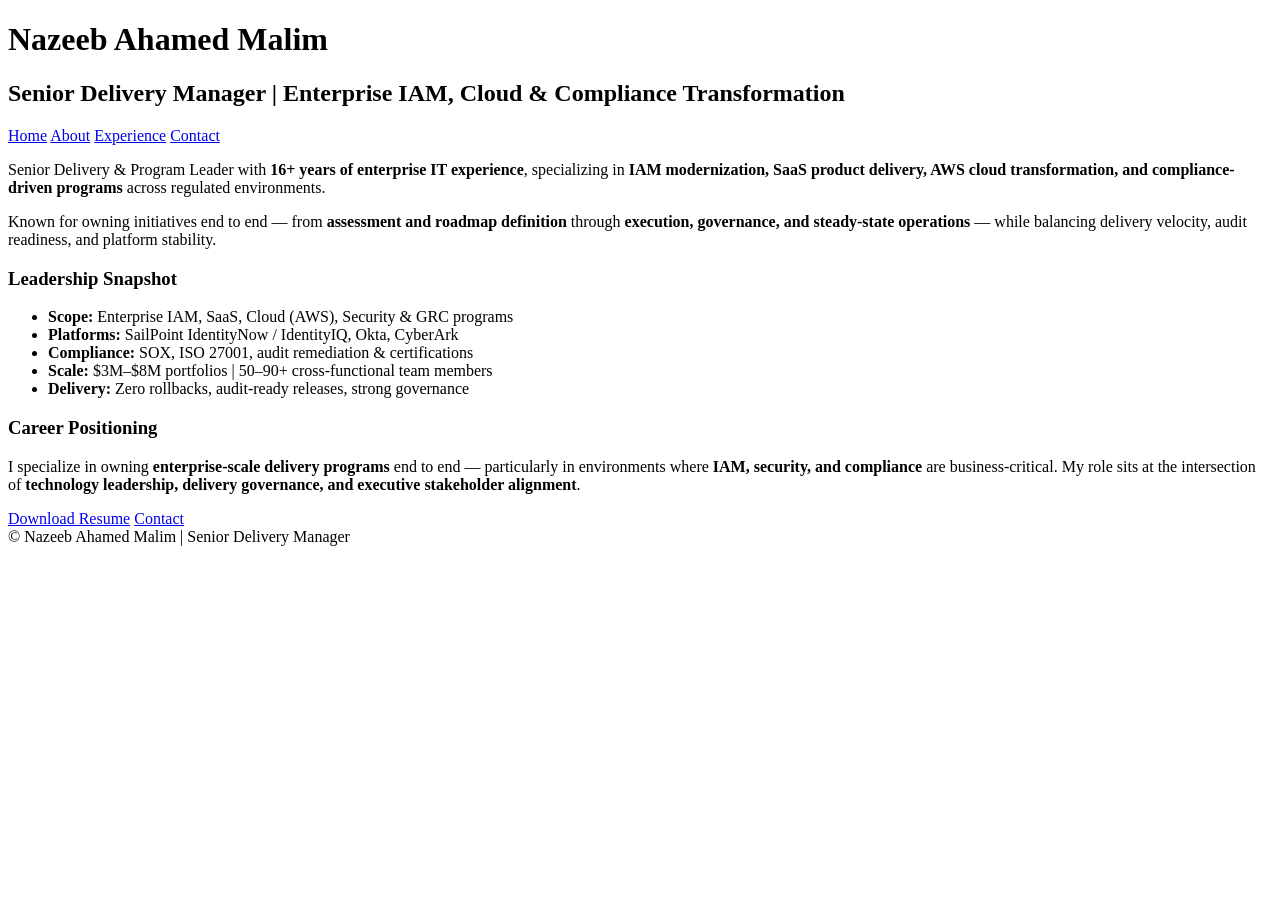
==== index.html @ 830dc992 "Update index.html" ====
<!DOCTYPE html>
<html lang="en">
<head>
  <meta charset="UTF-8">
  <meta name="viewport" content="width=device-width, initial-scale=1.0">
  <title>Nazeeb Ahamed Malim | Senior Delivery Manager – IAM, Cloud & Compliance</title>
  <meta name="description" content="Senior Delivery Manager with 16+ years leading enterprise IAM, SaaS, AWS cloud and compliance programs in regulated environments.">
  <link rel="stylesheet" href="css/style.css">
</head>

<body>

<header>
  <h1>Nazeeb Ahamed Malim</h1>
  <h2>Senior Delivery Manager | Enterprise IAM, Cloud & Compliance Transformation</h2>
  <nav>
    <a href="index.html">Home</a>
    <a href="about.html">About</a>
    <a href="experience.html">Experience</a>
    <a href="contact.html">Contact</a>
  </nav>
</header>

<div class="container">

  <!-- Executive Summary -->
  <div class="card">
    <p>
      Senior Delivery & Program Leader with <strong>16+ years of enterprise IT experience</strong>,
      specializing in <strong>IAM modernization, SaaS product delivery, AWS cloud transformation,
      and compliance-driven programs</strong> across regulated environments.
    </p>

    <p>
      Known for owning initiatives end to end — from <strong>assessment and roadmap definition</strong>
      through <strong>execution, governance, and steady-state operations</strong> — while balancing
      delivery velocity, audit readiness, and platform stability.
    </p>
  </div>

  <!-- Key Leadership Highlights -->
  <div class="card">
    <h3 class="section-title">Leadership Snapshot</h3>
    <ul>
      <li><strong>Scope:</strong> Enterprise IAM, SaaS, Cloud (AWS), Security & GRC programs</li>
      <li><strong>Platforms:</strong> SailPoint IdentityNow / IdentityIQ, Okta, CyberArk</li>
      <li><strong>Compliance:</strong> SOX, ISO 27001, audit remediation & certifications</li>
      <li><strong>Scale:</strong> $3M–$8M portfolios | 50–90+ cross-functional team members</li>
      <li><strong>Delivery:</strong> Zero rollbacks, audit-ready releases, strong governance</li>
    </ul>
  </div>

  <!-- Career Positioning -->
  <div class="card">
    <h3 class="section-title">Career Positioning</h3>
    <p>
      I specialize in owning <strong>enterprise-scale delivery programs</strong> end to end —
      particularly in environments where <strong>IAM, security, and compliance</strong> are business-critical.
      My role sits at the intersection of <strong>technology leadership, delivery governance,
      and executive stakeholder alignment</strong>.
    </p>
  </div>

  <!-- Call to Action -->
  <div class="card">
    <a class="button" href="assets/NazeebMalim_Resume.pdf" target="_blank">Download Resume</a>
    <a class="button" href="contact.html">Contact</a>
  </div>

</div>

<footer>
  © Nazeeb Ahamed Malim | Senior Delivery Manager
</footer>

</body>
</html>
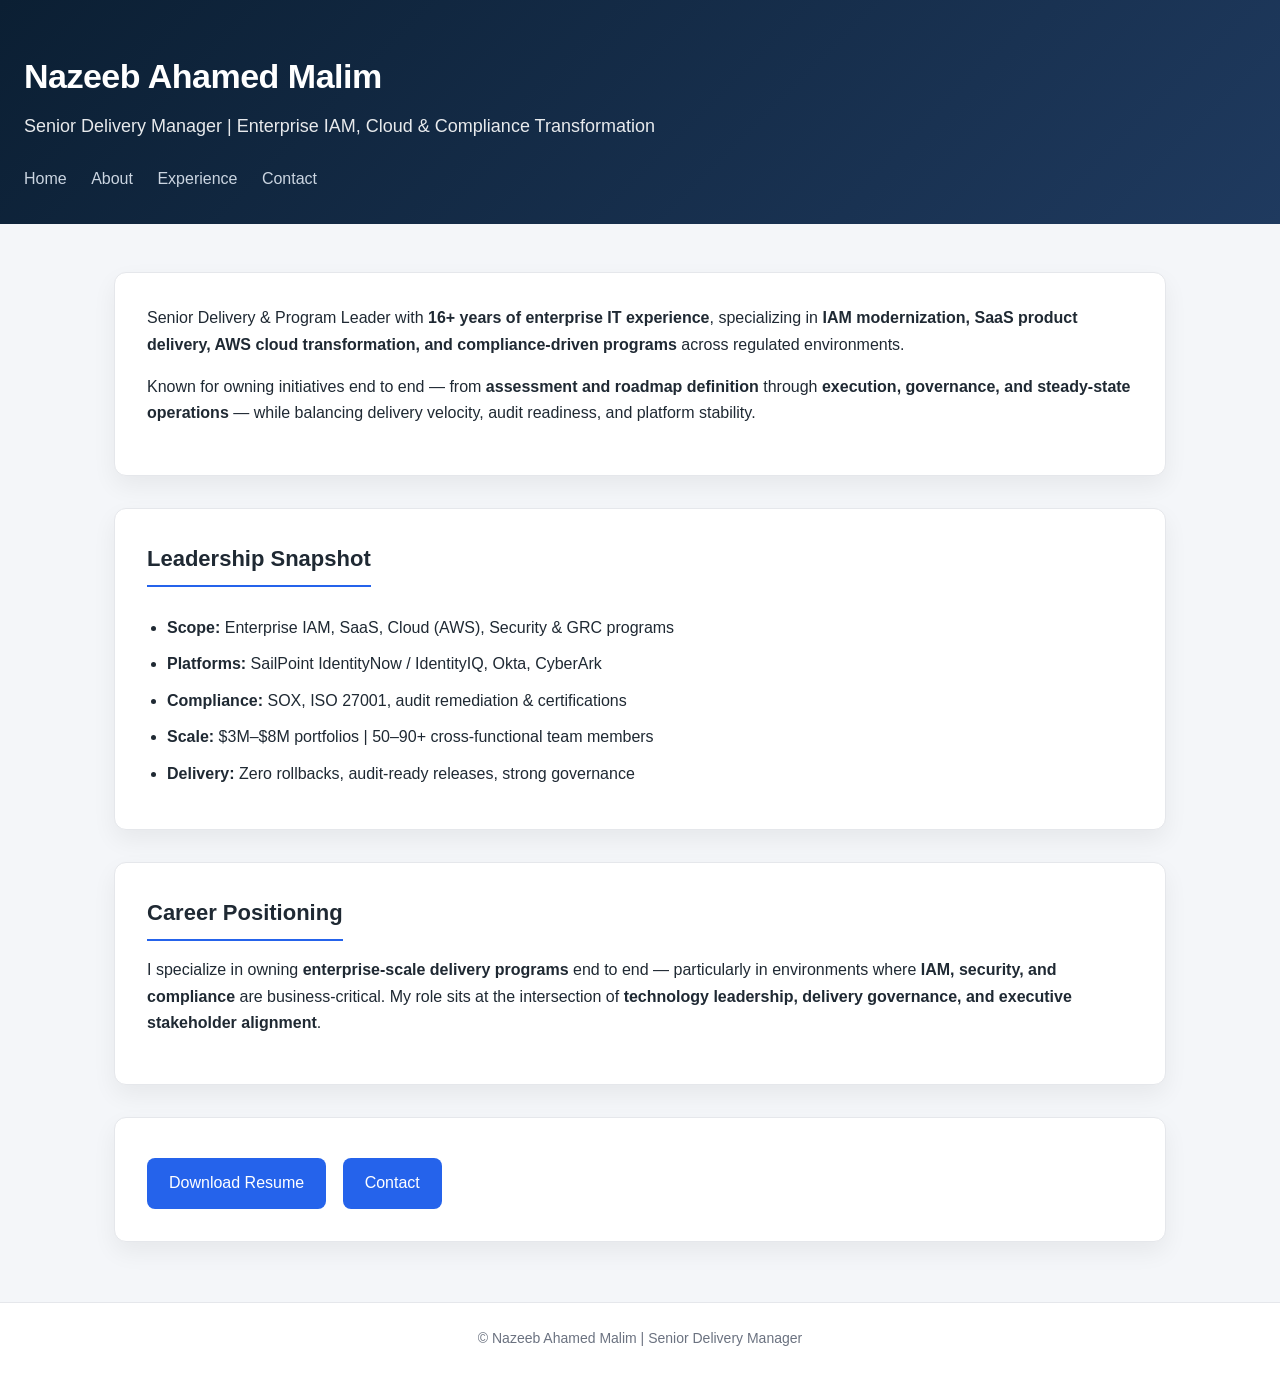
==== commit 7c5d7ecd: "Update index.html" ====
--- a/index.html
+++ b/index.html
@@ -6,6 +6,7 @@
   <title>Nazeeb Ahamed Malim | Senior Delivery Manager – IAM, Cloud & Compliance</title>
   <meta name="description" content="Senior Delivery Manager with 16+ years leading enterprise IAM, SaaS, AWS cloud and compliance programs in regulated environments.">
   <link rel="stylesheet" href="css/style.css">
+  <link href="https://fonts.googleapis.com/css2?family=Inter:wght@400;500;600;700&display=swap" rel="stylesheet">
 </head>
 
 <body>
@@ -13,13 +14,15 @@
 <header>
   <h1>Nazeeb Ahamed Malim</h1>
   <h2>Senior Delivery Manager | Enterprise IAM, Cloud & Compliance Transformation</h2>
-  <nav>
+
+  <nav class="nav-bar">
     <a href="index.html">Home</a>
     <a href="about.html">About</a>
     <a href="experience.html">Experience</a>
     <a href="contact.html">Contact</a>
   </nav>
 </header>
+
 
 <div class="container">
 
--- a/css/style.css
+++ b/css/style.css
@@ -0,0 +1,156 @@
+/* ===== Base Reset ===== */
+* {
+  margin: 0;
+  padding: 0;
+  box-sizing: border-box;
+}
+
+/* ===== Root Theme ===== */
+:root {
+  --primary: #0b1f33;
+  --secondary: #1f3a5f;
+  --accent: #2563eb;
+  --text-main: #1f2933;
+  --text-muted: #6b7280;
+  --bg-main: #f4f6f9;
+  --bg-card: #ffffff;
+  --border-light: #e5e7eb;
+}
+
+/* ===== Body ===== */
+body {
+  font-family: 'Inter', Arial, Helvetica, sans-serif;
+  background: var(--bg-main);
+  color: var(--text-main);
+  line-height: 1.65;
+  font-size: 16px;
+}
+
+/* ===== Header ===== */
+header {
+  background: linear-gradient(135deg, var(--primary), var(--secondary));
+  color: #ffffff;
+  padding: 48px 24px 32px;
+}
+
+header h1 {
+  font-size: 34px;
+  font-weight: 700;
+  letter-spacing: -0.5px;
+}
+
+header h2 {
+  margin-top: 8px;
+  font-size: 18px;
+  font-weight: 400;
+  opacity: 0.9;
+}
+
+/* ===== Navigation ===== */
+nav {
+  margin-top: 24px;
+}
+
+nav a {
+  color: #cbd5e1;
+  text-decoration: none;
+  margin-right: 20px;
+  font-weight: 500;
+}
+
+nav a:hover {
+  color: #ffffff;
+}
+
+/* ===== Layout ===== */
+.container {
+  max-width: 1100px;
+  margin: 48px auto;
+  padding: 0 24px;
+}
+
+/* ===== Cards ===== */
+.card {
+  background: var(--bg-card);
+  padding: 32px;
+  margin-bottom: 32px;
+  border-radius: 12px;
+  border: 1px solid var(--border-light);
+  box-shadow: 0 10px 24px rgba(0, 0, 0, 0.06);
+}
+
+/* ===== Section Titles ===== */
+.section-title {
+  font-size: 22px;
+  font-weight: 600;
+  margin-bottom: 16px;
+  padding-bottom: 8px;
+  border-bottom: 2px solid var(--accent);
+  display: inline-block;
+}
+
+/* ===== Text ===== */
+p {
+  margin-bottom: 16px;
+  color: var(--text-main);
+}
+
+ul {
+  margin-top: 12px;
+  padding-left: 20px;
+}
+
+li {
+  margin-bottom: 10px;
+  color: var(--text-main);
+}
+
+/* ===== Buttons ===== */
+.button {
+  display: inline-block;
+  background: var(--accent);
+  color: #ffffff;
+  padding: 12px 22px;
+  margin-right: 12px;
+  margin-top: 8px;
+  text-decoration: none;
+  font-weight: 500;
+  border-radius: 8px;
+  transition: all 0.2s ease;
+}
+
+.button:hover {
+  background: #1d4ed8;
+  transform: translateY(-1px);
+}
+
+/* ===== Footer ===== */
+footer {
+  text-align: center;
+  padding: 24px;
+  margin-top: 60px;
+  font-size: 14px;
+  color: var(--text-muted);
+  background: #ffffff;
+  border-top: 1px solid var(--border-light);
+}
+
+/* ===== Responsive ===== */
+@media (max-width: 768px) {
+  header h1 {
+    font-size: 28px;
+  }
+
+  header h2 {
+    font-size: 16px;
+  }
+
+  nav a {
+    display: inline-block;
+    margin-bottom: 10px;
+  }
+
+  .card {
+    padding: 24px;
+  }
+}
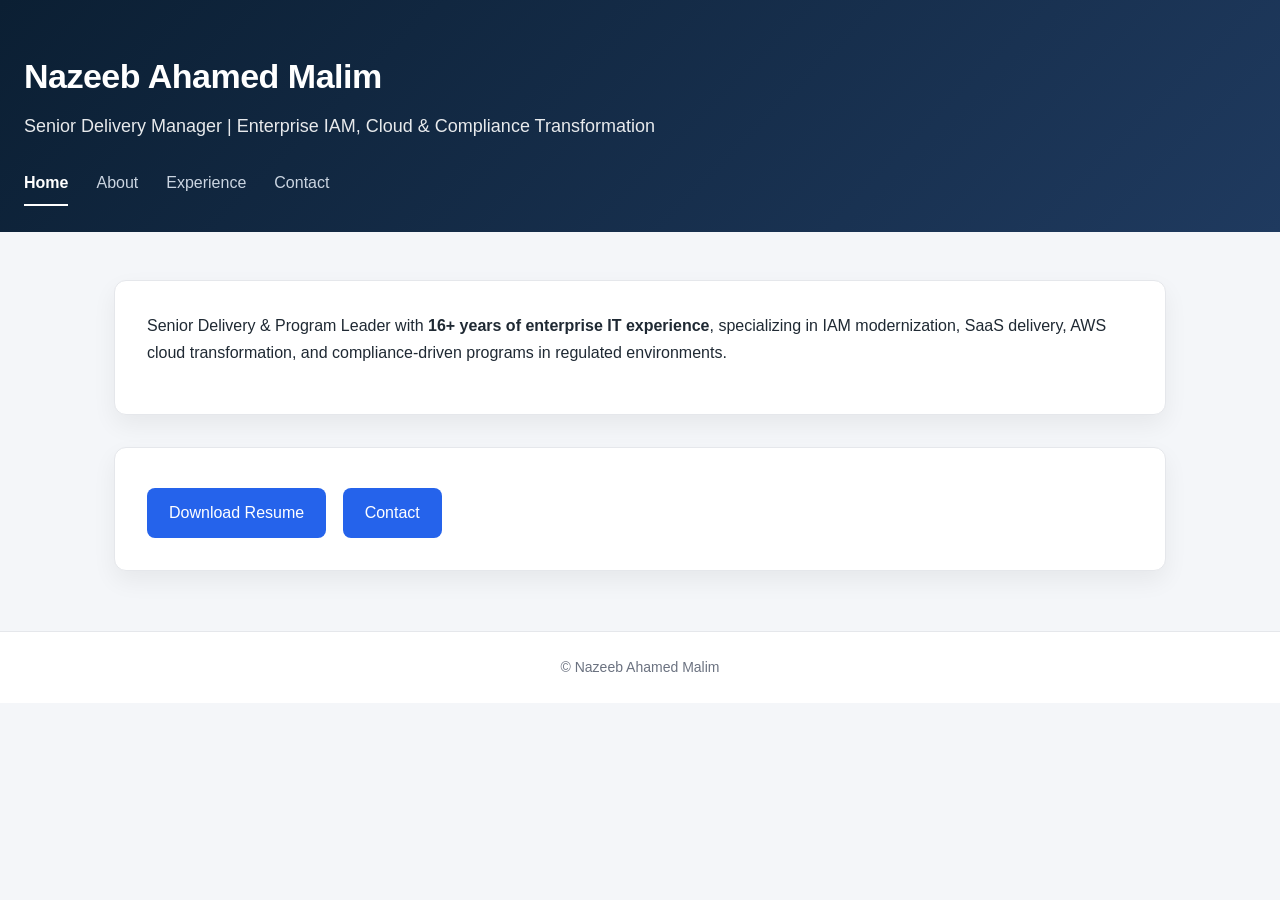
==== commit c4ecf33a: "Update index.html" ====
--- a/index.html
+++ b/index.html
@@ -3,10 +3,9 @@
 <head>
   <meta charset="UTF-8">
   <meta name="viewport" content="width=device-width, initial-scale=1.0">
-  <title>Nazeeb Ahamed Malim | Senior Delivery Manager – IAM, Cloud & Compliance</title>
-  <meta name="description" content="Senior Delivery Manager with 16+ years leading enterprise IAM, SaaS, AWS cloud and compliance programs in regulated environments.">
+  <title>Nazeeb Ahamed Malim | Senior Delivery Manager</title>
+  <link href="https://fonts.googleapis.com/css2?family=Inter:wght@400;500;600;700&display=swap" rel="stylesheet">
   <link rel="stylesheet" href="css/style.css">
-  <link href="https://fonts.googleapis.com/css2?family=Inter:wght@400;500;600;700&display=swap" rel="stylesheet">
 </head>
 
 <body>
@@ -16,55 +15,23 @@
   <h2>Senior Delivery Manager | Enterprise IAM, Cloud & Compliance Transformation</h2>
 
   <nav class="nav-bar">
-    <a href="index.html">Home</a>
+    <a href="index.html" class="active">Home</a>
     <a href="about.html">About</a>
     <a href="experience.html">Experience</a>
     <a href="contact.html">Contact</a>
   </nav>
 </header>
 
-
 <div class="container">
 
-  <!-- Executive Summary -->
   <div class="card">
     <p>
       Senior Delivery & Program Leader with <strong>16+ years of enterprise IT experience</strong>,
-      specializing in <strong>IAM modernization, SaaS product delivery, AWS cloud transformation,
-      and compliance-driven programs</strong> across regulated environments.
-    </p>
-
-    <p>
-      Known for owning initiatives end to end — from <strong>assessment and roadmap definition</strong>
-      through <strong>execution, governance, and steady-state operations</strong> — while balancing
-      delivery velocity, audit readiness, and platform stability.
+      specializing in IAM modernization, SaaS delivery, AWS cloud transformation,
+      and compliance-driven programs in regulated environments.
     </p>
   </div>
 
-  <!-- Key Leadership Highlights -->
-  <div class="card">
-    <h3 class="section-title">Leadership Snapshot</h3>
-    <ul>
-      <li><strong>Scope:</strong> Enterprise IAM, SaaS, Cloud (AWS), Security & GRC programs</li>
-      <li><strong>Platforms:</strong> SailPoint IdentityNow / IdentityIQ, Okta, CyberArk</li>
-      <li><strong>Compliance:</strong> SOX, ISO 27001, audit remediation & certifications</li>
-      <li><strong>Scale:</strong> $3M–$8M portfolios | 50–90+ cross-functional team members</li>
-      <li><strong>Delivery:</strong> Zero rollbacks, audit-ready releases, strong governance</li>
-    </ul>
-  </div>
-
-  <!-- Career Positioning -->
-  <div class="card">
-    <h3 class="section-title">Career Positioning</h3>
-    <p>
-      I specialize in owning <strong>enterprise-scale delivery programs</strong> end to end —
-      particularly in environments where <strong>IAM, security, and compliance</strong> are business-critical.
-      My role sits at the intersection of <strong>technology leadership, delivery governance,
-      and executive stakeholder alignment</strong>.
-    </p>
-  </div>
-
-  <!-- Call to Action -->
   <div class="card">
     <a class="button" href="assets/NazeebMalim_Resume.pdf" target="_blank">Download Resume</a>
     <a class="button" href="contact.html">Contact</a>
@@ -73,7 +40,7 @@
 </div>
 
 <footer>
-  © Nazeeb Ahamed Malim | Senior Delivery Manager
+  © Nazeeb Ahamed Malim
 </footer>
 
 </body>
--- a/css/style.css
+++ b/css/style.css
@@ -31,6 +31,9 @@
   background: linear-gradient(135deg, var(--primary), var(--secondary));
   color: #ffffff;
   padding: 48px 24px 32px;
+  position: sticky;
+  top: 0;
+  z-index: 1000;
 }
 
 header h1 {
@@ -47,19 +50,48 @@
 }
 
 /* ===== Navigation ===== */
-nav {
-  margin-top: 24px;
+.nav-bar {
+  margin-top: 28px;
+  display: flex;
+  gap: 28px;
+  flex-wrap: wrap;
 }
 
-nav a {
+.nav-bar a {
+  position: relative;
   color: #cbd5e1;
   text-decoration: none;
-  margin-right: 20px;
   font-weight: 500;
+  padding-bottom: 4px;
+  transition: color 0.2s ease;
 }
 
-nav a:hover {
+.nav-bar a::after {
+  content: "";
+  position: absolute;
+  left: 0;
+  bottom: -6px;
+  width: 0;
+  height: 2px;
+  background-color: #ffffff;
+  transition: width 0.25s ease;
+}
+
+.nav-bar a:hover {
   color: #ffffff;
+}
+
+.nav-bar a:hover::after {
+  width: 100%;
+}
+
+.nav-bar a.active {
+  color: #ffffff;
+  font-weight: 600;
+}
+
+.nav-bar a.active::after {
+  width: 100%;
 }
 
 /* ===== Layout ===== */
@@ -92,7 +124,6 @@
 /* ===== Text ===== */
 p {
   margin-bottom: 16px;
-  color: var(--text-main);
 }
 
 ul {
@@ -102,7 +133,6 @@
 
 li {
   margin-bottom: 10px;
-  color: var(--text-main);
 }
 
 /* ===== Buttons ===== */
@@ -145,11 +175,6 @@
     font-size: 16px;
   }
 
-  nav a {
-    display: inline-block;
-    margin-bottom: 10px;
-  }
-
   .card {
     padding: 24px;
   }
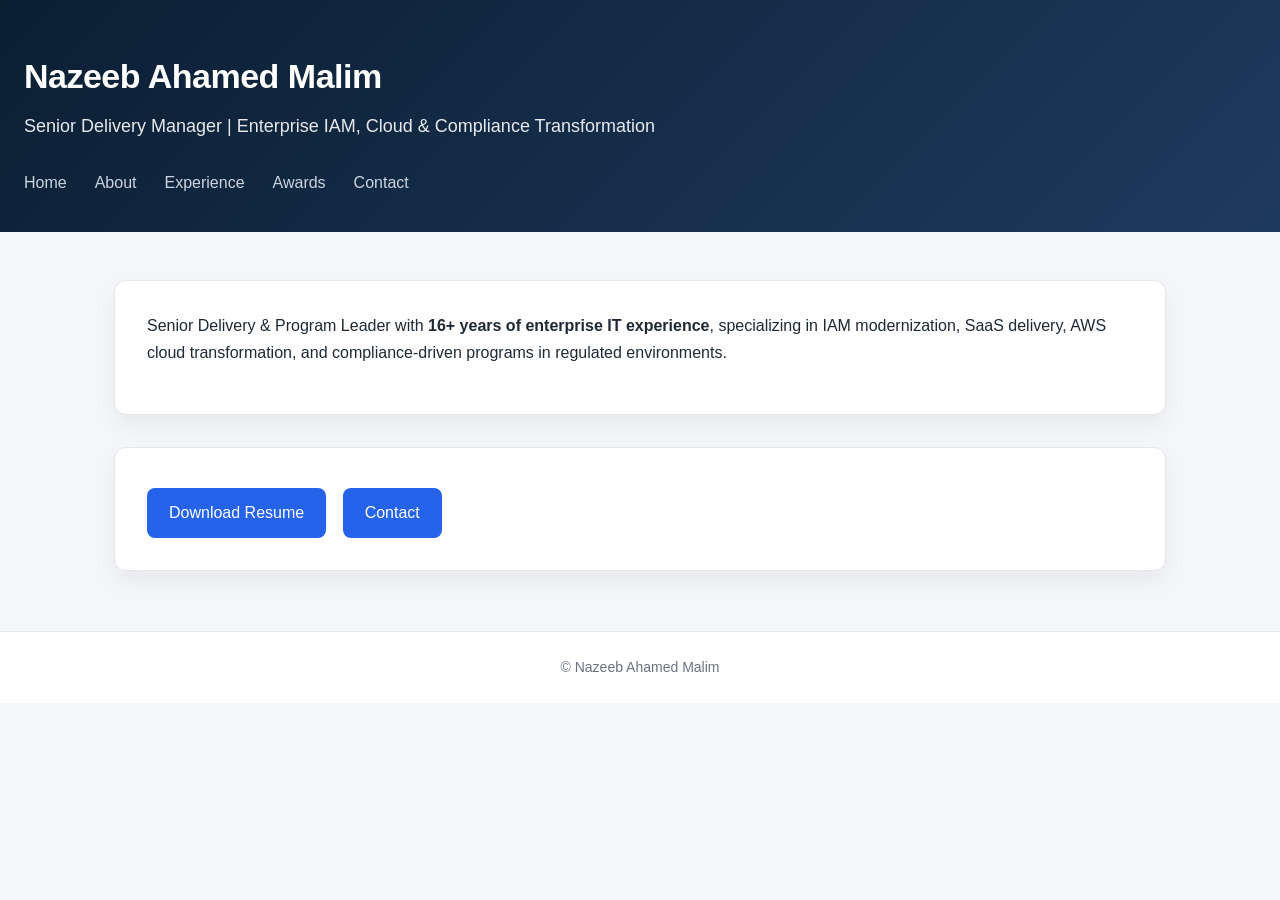
==== commit 505d31fe: "Update index.html" ====
--- a/index.html
+++ b/index.html
@@ -14,12 +14,14 @@
   <h1>Nazeeb Ahamed Malim</h1>
   <h2>Senior Delivery Manager | Enterprise IAM, Cloud & Compliance Transformation</h2>
 
-  <nav class="nav-bar">
-    <a href="index.html" class="active">Home</a>
-    <a href="about.html">About</a>
-    <a href="experience.html">Experience</a>
-    <a href="contact.html">Contact</a>
-  </nav>
+<nav class="nav-bar">
+  <a href="index.html">Home</a>
+  <a href="about.html">About</a>
+  <a href="experience.html">Experience</a>
+  <a href="awards.html">Awards</a>
+  <a href="contact.html">Contact</a>
+</nav>
+
 </header>
 
 <div class="container">
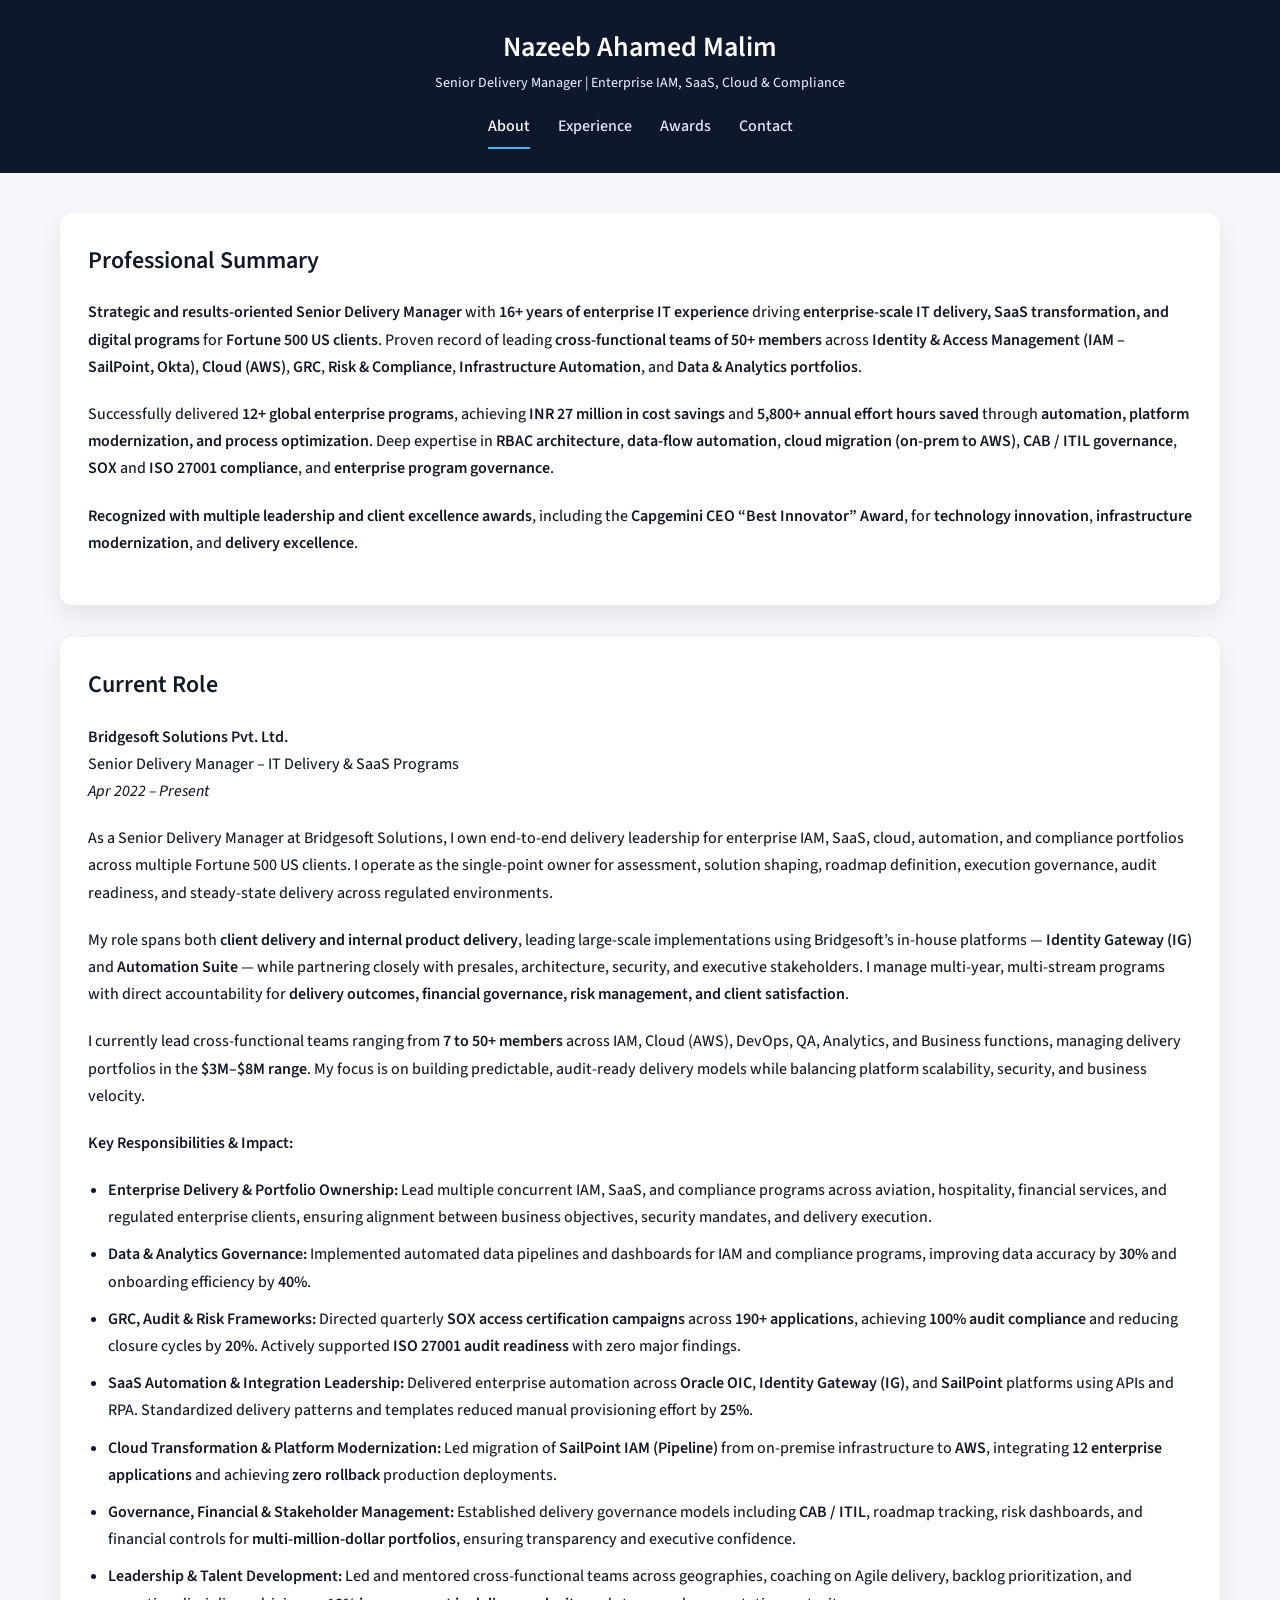
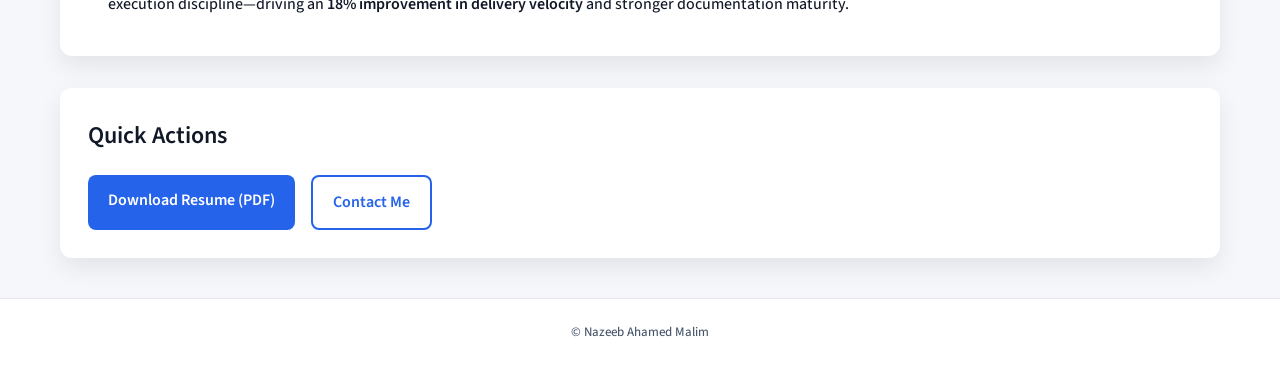
==== commit c14a469f: "Create index.html" ====
--- a/index.html
+++ b/index.html
@@ -2,48 +2,12 @@
 <html lang="en">
 <head>
   <meta charset="UTF-8">
-  <meta name="viewport" content="width=device-width, initial-scale=1.0">
-  <title>Nazeeb Ahamed Malim | Senior Delivery Manager</title>
-  <link href="https://fonts.googleapis.com/css2?family=Inter:wght@400;500;600;700&display=swap" rel="stylesheet">
-  <link rel="stylesheet" href="css/style.css">
+  <meta http-equiv="refresh" content="0; url=about.html">
+  <title>Nazeeb Ahamed Malim</title>
 </head>
-
 <body>
-
-<header>
-  <h1>Nazeeb Ahamed Malim</h1>
-  <h2>Senior Delivery Manager | Enterprise IAM, Cloud & Compliance Transformation</h2>
-
-<nav class="nav-bar">
-  <a href="index.html">Home</a>
-  <a href="about.html">About</a>
-  <a href="experience.html">Experience</a>
-  <a href="awards.html">Awards</a>
-  <a href="contact.html">Contact</a>
-</nav>
-
-</header>
-
-<div class="container">
-
-  <div class="card">
-    <p>
-      Senior Delivery & Program Leader with <strong>16+ years of enterprise IT experience</strong>,
-      specializing in IAM modernization, SaaS delivery, AWS cloud transformation,
-      and compliance-driven programs in regulated environments.
-    </p>
-  </div>
-
-  <div class="card">
-    <a class="button" href="assets/NazeebMalim_Resume.pdf" target="_blank">Download Resume</a>
-    <a class="button" href="contact.html">Contact</a>
-  </div>
-
-</div>
-
-<footer>
-  © Nazeeb Ahamed Malim
-</footer>
-
+  <noscript>
+    <p>Please open <a href="about.html">About Page</a></p>
+  </noscript>
 </body>
 </html>
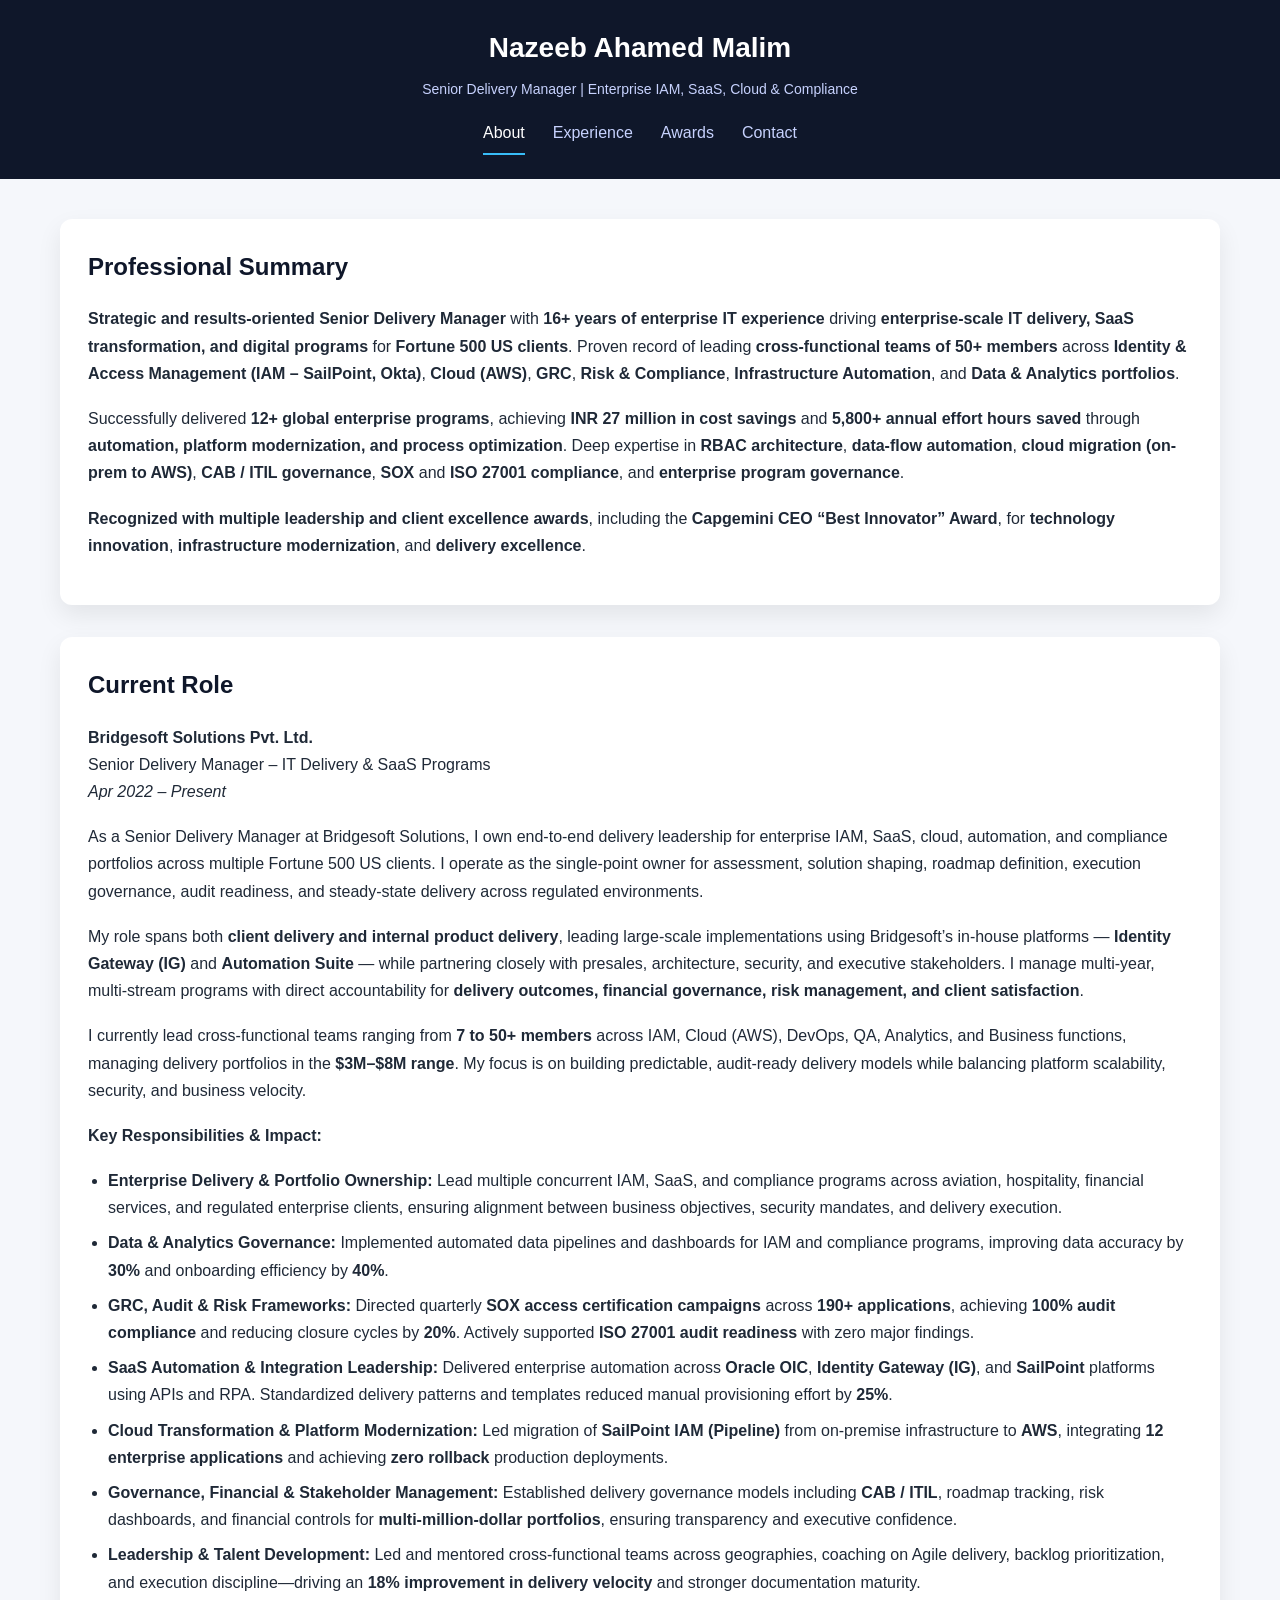
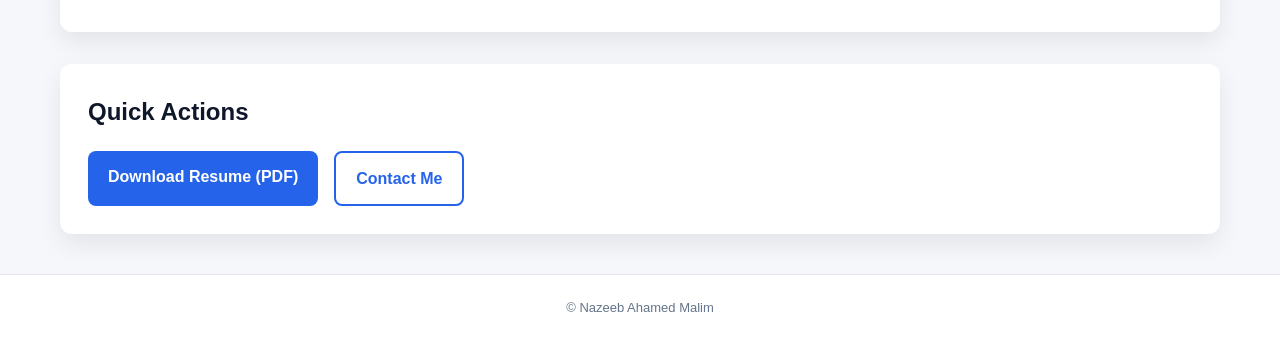
==== commit 9eb73bea: "Update index.html" ====
--- a/index.html
+++ b/index.html
@@ -11,3 +11,4 @@
   </noscript>
 </body>
 </html>
+
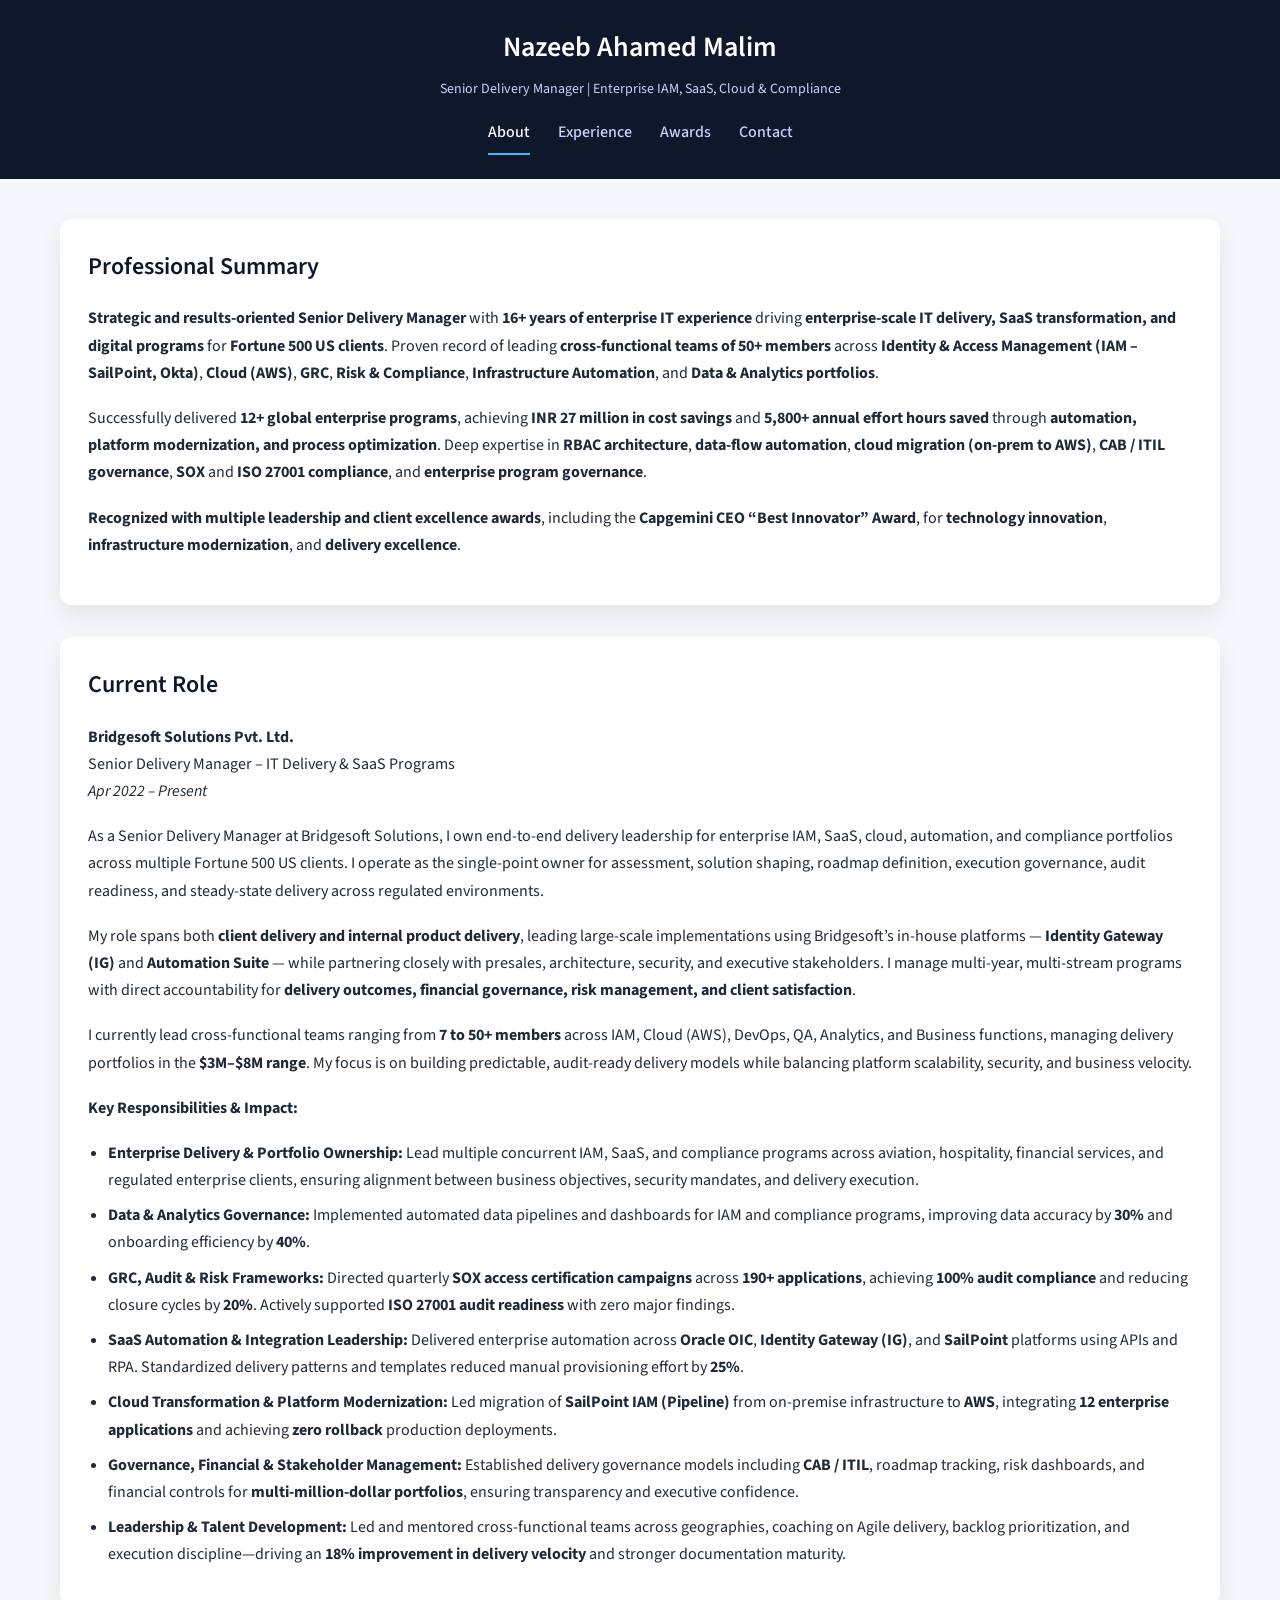
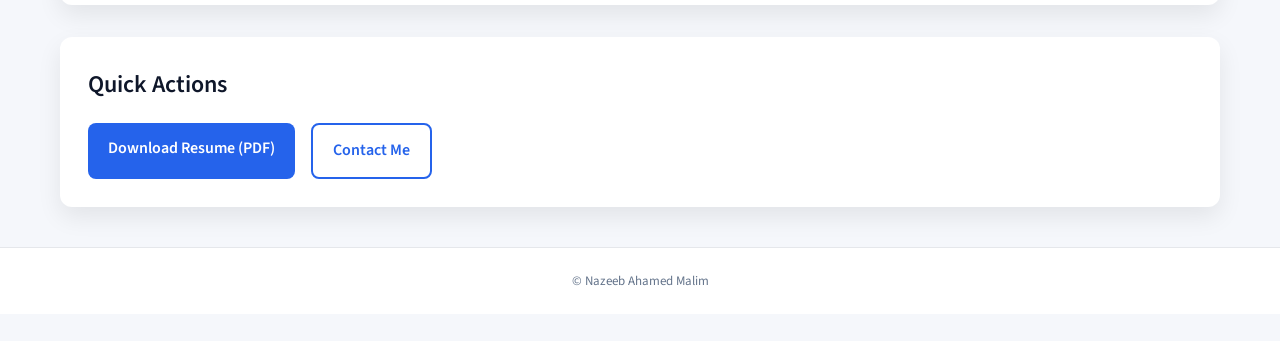
==== commit 43605ed7: "Update index.html" ====
--- a/index.html
+++ b/index.html
@@ -9,6 +9,8 @@
   <noscript>
     <p>Please open <a href="about.html">About Page</a></p>
   </noscript>
+<script data-goatcounter="https://nazeebahamedmalim.goatcounter.com/count"
+        async src="//gc.zgo.at/count.js"></script>
 </body>
 </html>
 
